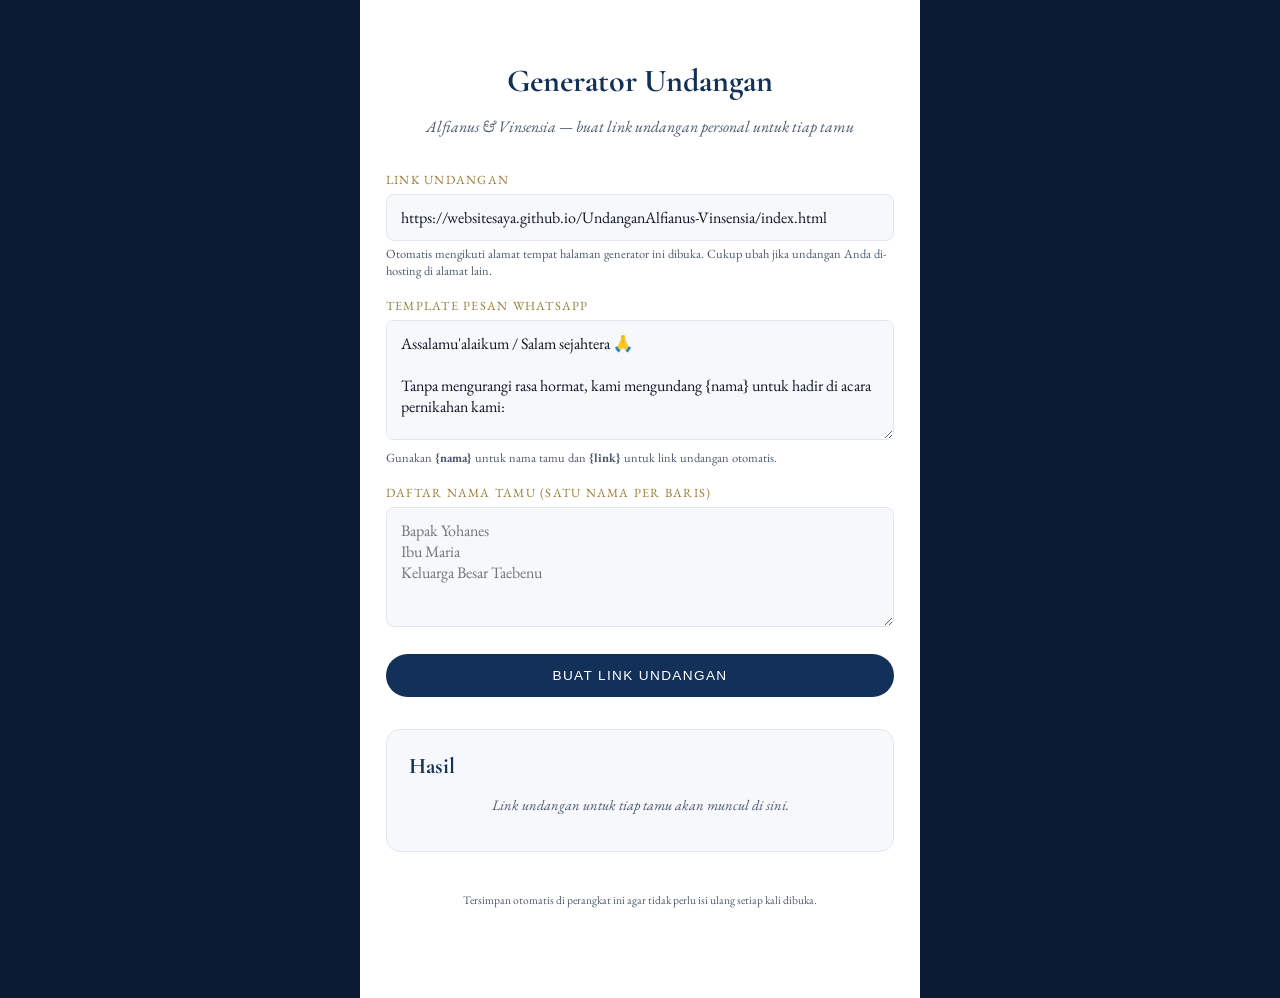
==== generator.html @ bea8756b "Add files via upload" ====
<!DOCTYPE html>
<html lang="id">
<head>
<meta charset="UTF-8">
<meta name="viewport" content="width=device-width, initial-scale=1">
<title>Generator Undangan — Alfianus &amp; Vinsensia</title>
<link rel="preconnect" href="https://fonts.googleapis.com">
<link href="https://fonts.googleapis.com/css2?family=Cormorant+Garamond:wght@600;700&family=EB+Garamond:wght@400;500&display=swap" rel="stylesheet">
<style>
  :root{
    --maroon-deep:#0A1B33; --maroon-mid:#123058;
    --cream:#FFFFFF; --cream-soft:#F6F8FB; --cream-line:#E1E7F0;
    --gold:#C9A63C; --gold-bright:#E7D9A6; --gold-deep:#9C7C34;
    --ink:#101826; --ink-soft:#4C5A72;
    --font-display:'Cormorant Garamond',serif; --font-body:'EB Garamond',serif;
  }
  *{ box-sizing:border-box; }
  body{
    margin:0; font-family:var(--font-body); background:var(--maroon-deep); color:var(--ink);
    min-height:100vh;
  }
  .wrap{ max-width:560px; margin:0 auto; background:var(--cream); min-height:100vh; padding:40px 26px 80px; }
  h1{ font-family:var(--font-display); text-align:center; color:var(--maroon-mid); font-size:2rem; margin-bottom:4px; }
  .sub{ text-align:center; color:var(--ink-soft); font-style:italic; margin-bottom:34px; }
  label{ font-size:.78rem; letter-spacing:.1em; text-transform:uppercase; color:var(--gold-deep); display:block; margin:18px 0 6px; }
  input, textarea{
    width:100%; font-family:var(--font-body); font-size:1rem;
    padding:12px 14px; border:1px solid var(--cream-line); border-radius:8px; background:var(--cream-soft); color:var(--ink);
  }
  textarea{ min-height:120px; resize:vertical; }
  .hint{ font-size:.78rem; color:var(--ink-soft); margin-top:4px; }
  .card{
    background:var(--cream-soft); border:1px solid var(--cream-line); border-radius:14px;
    padding:22px; margin-top:32px;
  }
  .card h2{ font-family:var(--font-display); color:var(--maroon-mid); margin:0 0 6px; font-size:1.4rem; }
  .result-list{ display:flex; flex-direction:column; gap:14px; margin-top:18px; }
  .result-item{
    background:var(--cream); border:1px solid var(--cream-line); border-radius:10px; padding:14px 16px;
  }
  .result-item .name{ font-family:var(--font-display); font-size:1.15rem; color:var(--maroon-mid); }
  .result-item .link{
    display:block; font-size:.82rem; color:var(--ink-soft); word-break:break-all; margin:6px 0 12px;
  }
  .btn-row{ display:flex; gap:8px; flex-wrap:wrap; }
  .btn{
    display:inline-flex; align-items:center; gap:8px; text-decoration:none; cursor:pointer;
    font-size:.8rem; letter-spacing:.04em; padding:9px 16px; border-radius:999px; border:1px solid transparent;
  }
  .btn-wa{ background:#25D366; color:#fff; }
  .btn-copy{ background:transparent; border-color:var(--maroon-mid); color:var(--maroon-mid); }
  .btn-copy.copied{ background:var(--gold); border-color:var(--gold); color:var(--maroon-deep); }
  .btn-generate{
    width:100%; margin-top:22px; background:var(--maroon-mid); color:var(--cream); border:none;
    padding:14px; border-radius:999px; font-size:.85rem; letter-spacing:.1em; text-transform:uppercase; cursor:pointer;
  }
  .empty{ text-align:center; color:var(--ink-soft); font-style:italic; font-size:.9rem; margin-top:16px; }
  .footer-note{ text-align:center; font-size:.72rem; color:var(--ink-soft); margin-top:40px; }
</style>
</head>
<body>
<div class="wrap">
  <h1>Generator Undangan</h1>
  <p class="sub">Alfianus &amp; Vinsensia — buat link undangan personal untuk tiap tamu</p>

  <label for="baseUrl">Link Undangan <span id="autoTag" style="text-transform:none;font-weight:normal;color:var(--ink-soft);">(terisi otomatis)</span></label>
  <input id="baseUrl" type="url" placeholder="https://undangan-alfianus-vinsensia.com/index.html">
  <div class="hint">Otomatis mengikuti alamat tempat halaman generator ini dibuka. Cukup ubah jika undangan Anda di-hosting di alamat lain.</div>

  <label for="waMessage">Template Pesan WhatsApp</label>
  <textarea id="waMessage">Assalamu'alaikum / Salam sejahtera 🙏

Tanpa mengurangi rasa hormat, kami mengundang {nama} untuk hadir di acara pernikahan kami:

*Alfianus & Vinsensia*

Berikut link undangan digital kami, mohon kiranya {nama} berkenan membuka untuk info lengkap acara:
{link}

Merupakan suatu kehormatan dan kebahagiaan bagi kami apabila {nama} berkenan hadir dan memberikan doa restu.

Terima kasih 🙏🤍</textarea>
  <div class="hint">Gunakan <b>{nama}</b> untuk nama tamu dan <b>{link}</b> untuk link undangan otomatis.</div>

  <label for="guestNames">Daftar Nama Tamu (satu nama per baris)</label>
  <textarea id="guestNames" placeholder="Bapak Yohanes&#10;Ibu Maria&#10;Keluarga Besar Taebenu"></textarea>

  <button class="btn-generate" id="generateBtn" type="button">Buat Link Undangan</button>

  <div class="card">
    <h2>Hasil</h2>
    <div id="results">
      <p class="empty">Link undangan untuk tiap tamu akan muncul di sini.</p>
    </div>
  </div>

  <p class="footer-note">Tersimpan otomatis di perangkat ini agar tidak perlu isi ulang setiap kali dibuka.</p>
</div>

<script>
  // =====================================================================
  // GANTI DI SINI kalau ingin mengunci link undangan secara pasti.
  // Contoh: "https://websitesaya.github.io/UndanganAlfianus-Vinsensia/index.html"
  // Kosongkan ("") kalau ingin link dideteksi otomatis dari alamat halaman
  // generator ini dibuka (biasanya sudah benar dengan sendirinya).
  // =====================================================================
  const DEFAULT_INVITATION_URL = "https://websitesaya.github.io/UndanganAlfianus-Vinsensia/index.html";

  const baseUrlEl = document.getElementById("baseUrl");
  const waMessageEl = document.getElementById("waMessage");
  const guestNamesEl = document.getElementById("guestNames");
  const resultsEl = document.getElementById("results");
  const generateBtn = document.getElementById("generateBtn");

  // Simpan preferensi di perangkat ini (localStorage) — aman untuk file statis biasa.
  const STORAGE_KEY = "cv_invite_generator_v1";

  // Deteksi otomatis link index.html berdasarkan alamat generator.html ini dibuka.
  // Contoh: https://domain.com/folder/generator.html -> https://domain.com/folder/index.html
  function detectBaseUrl(){
    const here = window.location.href.split(/[?#]/)[0]; // buang query/hash
    if (/generator\.html$/i.test(here)) {
      return here.replace(/generator\.html$/i, "index.html");
    }
    // fallback: ganti file terakhir di path dengan index.html
    return here.replace(/[^/]*$/, "index.html");
  }

  function restore(){
    let saved = {};
    try{ saved = JSON.parse(localStorage.getItem(STORAGE_KEY) || "{}"); }catch(e){}

    const autoUrl = detectBaseUrl();
    const isLocalFile = autoUrl.startsWith("file://");

    // Urutan prioritas link undangan:
    // 1) DEFAULT_INVITATION_URL kalau diisi di atas (paling pasti)
    // 2) link yang pernah diubah manual oleh pengguna
    // 3) deteksi otomatis dari alamat generator.html ini dibuka
    if (DEFAULT_INVITATION_URL) {
      baseUrlEl.value = DEFAULT_INVITATION_URL;
    } else if (saved.baseUrlIsCustom && saved.baseUrl) {
      baseUrlEl.value = saved.baseUrl;
    } else {
      baseUrlEl.value = isLocalFile ? (saved.baseUrl || "") : autoUrl;
    }
    document.getElementById("autoTag").style.display =
      (!DEFAULT_INVITATION_URL && !saved.baseUrlIsCustom && !isLocalFile) ? "inline" : "none";

    if (saved.waMessage) waMessageEl.value = saved.waMessage;
    if (saved.guestNames) guestNamesEl.value = saved.guestNames;
  }
  function persist(){
    const autoUrl = detectBaseUrl();
    localStorage.setItem(STORAGE_KEY, JSON.stringify({
      baseUrl: baseUrlEl.value,
      baseUrlIsCustom: baseUrlEl.value.trim() !== autoUrl,
      waMessage: waMessageEl.value,
      guestNames: guestNamesEl.value
    }));
    document.getElementById("autoTag").style.display = (baseUrlEl.value.trim() === autoUrl) ? "inline" : "none";
  }
  restore();

  generateBtn.addEventListener("click", () => {
    persist();
    const base = baseUrlEl.value.trim();
    const template = waMessageEl.value;
    const names = guestNamesEl.value.split("\n").map(n => n.trim()).filter(Boolean);

    if (!base) { alert("Isi dulu link undangan (base URL) di atas."); return; }
    if (!names.length) { alert("Isi minimal satu nama tamu."); return; }

    resultsEl.innerHTML = names.map((name, i) => {
      const link = `${base}${base.includes("?") ? "&" : "?"}to=${encodeURIComponent(name)}`;
      const text = template.replaceAll("{nama}", name).replaceAll("{link}", link);
      const waLink = `https://wa.me/?text=${encodeURIComponent(text)}`;
      return `
        <div class="result-item">
          <div class="name">${name}</div>
          <span class="link" id="link-${i}">${link}</span>
          <div class="btn-row">
            <a class="btn btn-wa" href="${waLink}" target="_blank" rel="noopener">
              <svg width="15" height="15" viewBox="0 0 24 24" fill="currentColor"><path d="M12.04 2C6.58 2 2.13 6.45 2.13 11.91c0 1.75.46 3.45 1.32 4.95L2 22l5.29-1.39a9.9 9.9 0 004.75 1.21h.01c5.46 0 9.9-4.45 9.9-9.91C21.96 6.45 17.5 2 12.04 2zm5.8 14.14c-.24.68-1.4 1.32-1.93 1.4-.5.08-1.12.11-1.8-.11a10.6 10.6 0 01-1.9-.71c-1.9-.83-3.36-2.35-4.28-3.62-.5-.68-.85-1.5-.85-2.34 0-.82.42-1.5.86-1.94.2-.2.44-.24.6-.24h.44c.15 0 .35-.02.53.42.2.5.68 1.73.74 1.86.06.13.1.28.02.44-.08.16-.13.26-.26.4-.13.13-.27.3-.38.4-.13.13-.27.27-.12.53.15.26.68 1.1 1.46 1.79 1 .89 1.85 1.16 2.11 1.29.26.13.42.11.57-.07.16-.18.68-.79.86-1.06.18-.27.36-.22.6-.13.26.08 1.6.75 1.87.89.26.13.44.2.5.31.06.13.06.71-.18 1.39z"/></svg>
              Bagikan via WhatsApp
            </a>
            <button class="btn btn-copy" onclick="copyLink('${link.replace(/'/g,"\\'")}', this)">Salin Link</button>
          </div>
        </div>`;
    }).join("");
  });

  function copyLink(link, btn){
    navigator.clipboard.writeText(link).then(() => {
      const original = btn.textContent;
      btn.textContent = "Tersalin!";
      btn.classList.add("copied");
      setTimeout(() => { btn.textContent = original; btn.classList.remove("copied"); }, 1600);
    });
  }

  [baseUrlEl, waMessageEl, guestNamesEl].forEach(el => el.addEventListener("change", persist));
</script>
</body>
</html>
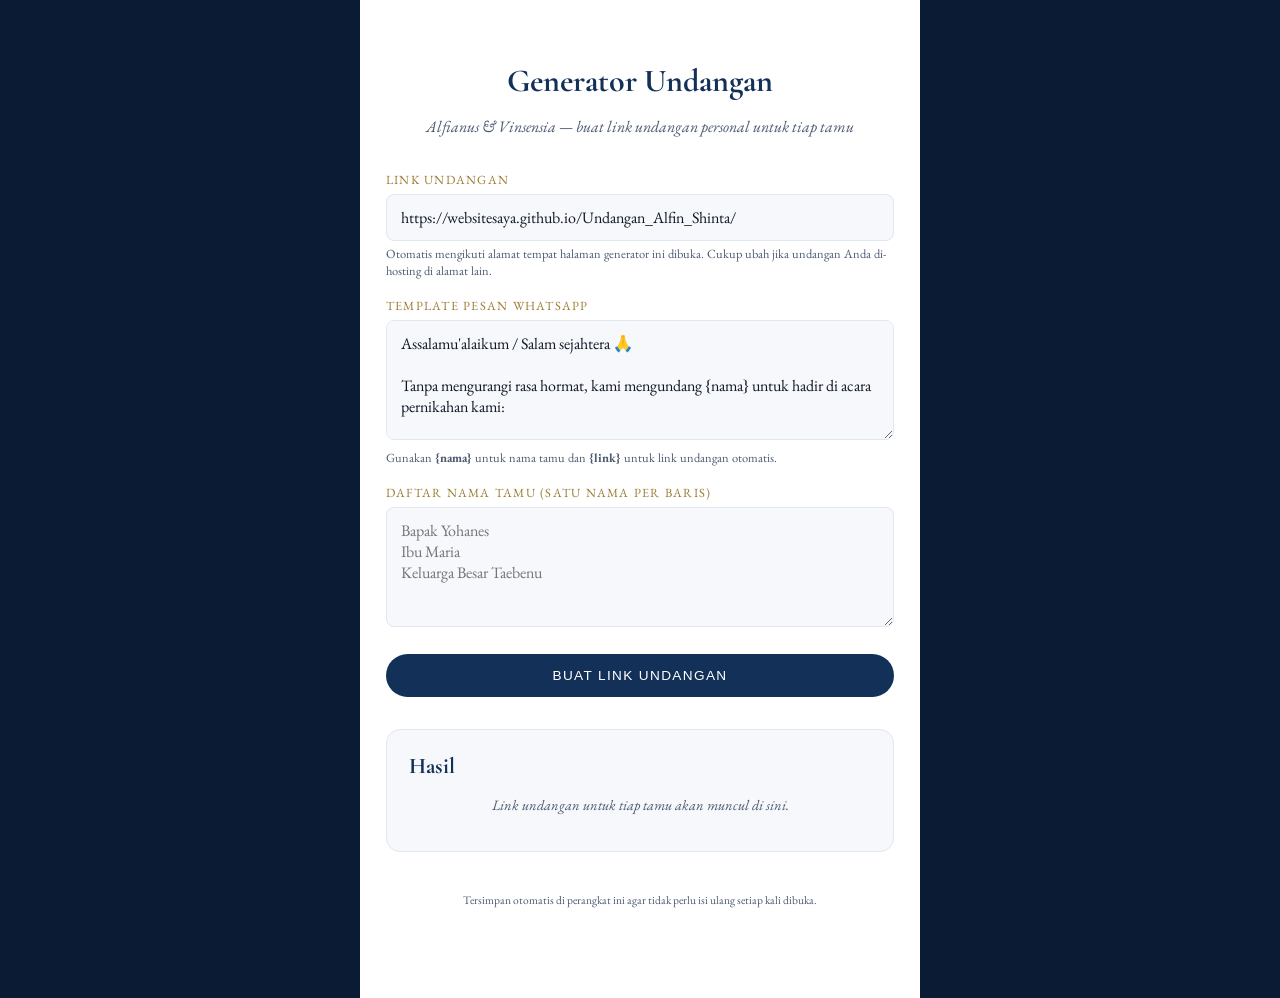
==== commit 7fd78481: "Update generator.html" ====
--- a/generator.html
+++ b/generator.html
@@ -104,7 +104,7 @@
   // Kosongkan ("") kalau ingin link dideteksi otomatis dari alamat halaman
   // generator ini dibuka (biasanya sudah benar dengan sendirinya).
   // =====================================================================
-  const DEFAULT_INVITATION_URL = "https://websitesaya.github.io/UndanganAlfianus-Vinsensia/index.html";
+  const DEFAULT_INVITATION_URL = "https://websitesaya.github.io/Undangan_Alfin_Shinta/";
 
   const baseUrlEl = document.getElementById("baseUrl");
   const waMessageEl = document.getElementById("waMessage");
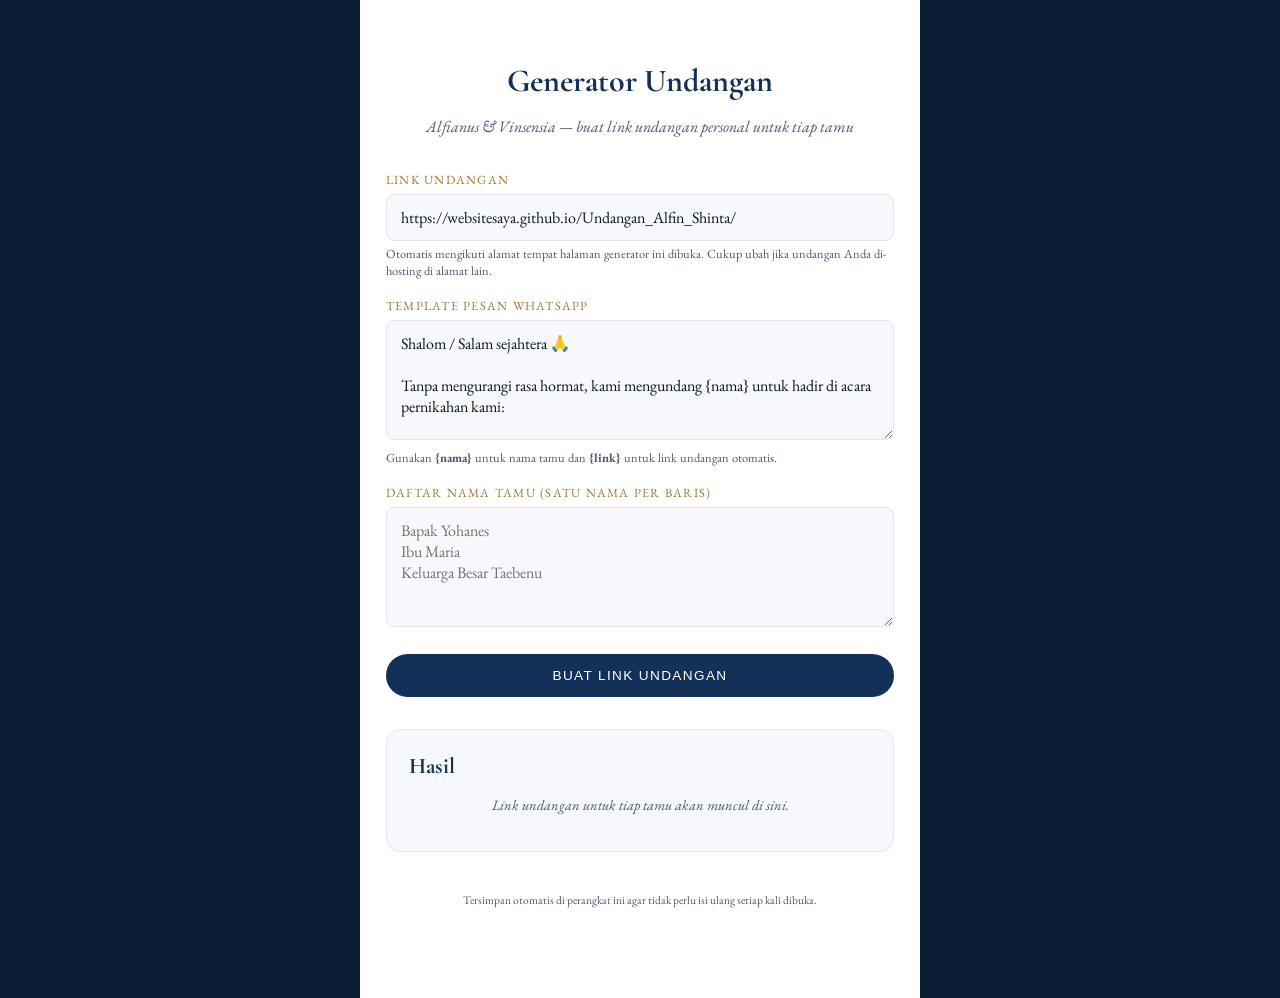
==== commit fecc2da0: "Update generator.html" ====
--- a/generator.html
+++ b/generator.html
@@ -68,7 +68,7 @@
   <div class="hint">Otomatis mengikuti alamat tempat halaman generator ini dibuka. Cukup ubah jika undangan Anda di-hosting di alamat lain.</div>
 
   <label for="waMessage">Template Pesan WhatsApp</label>
-  <textarea id="waMessage">Assalamu'alaikum / Salam sejahtera 🙏
+  <textarea id="waMessage">Shalom / Salam sejahtera 🙏
 
 Tanpa mengurangi rasa hormat, kami mengundang {nama} untuk hadir di acara pernikahan kami:
 
